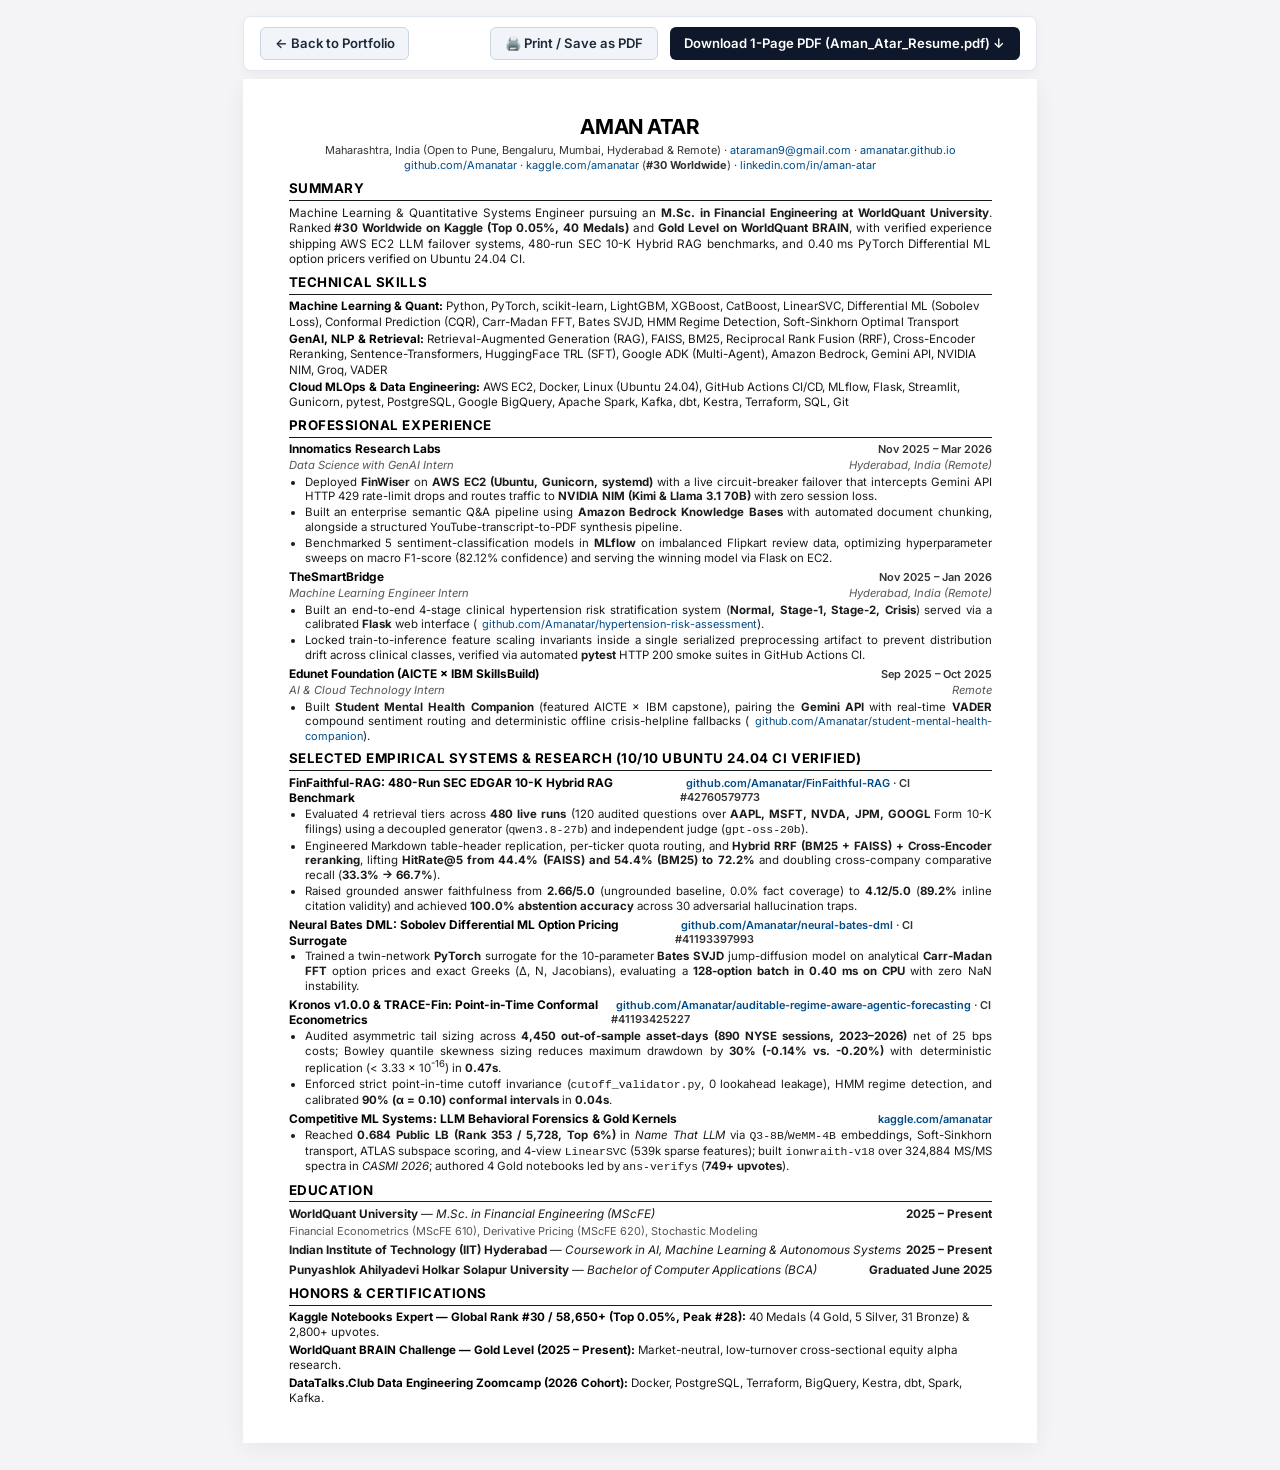
==== resume.html @ f0cf33d6 "feat: deploy @FOLIO 26 studio UI + compiled 1-page Master Resume PDF" ====
<!DOCTYPE html>
<html lang="en">
<head>
  <meta charset="UTF-8" />
  <meta name="viewport" content="width=device-width, initial-scale=1.0" />
  <title>Aman Atar — Master Resume (ATS 1-Page)</title>
  <meta name="description" content="Aman Atar — Machine Learning & Quantitative Systems Engineer. MSc in Financial Engineering candidate at WorldQuant University, Kaggle #30 Worldwide." />
  <link rel="icon" type="image/svg+xml" href="favicon.svg" />
  <link rel="preconnect" href="https://fonts.googleapis.com" />
  <link rel="preconnect" href="https://fonts.gstatic.com" crossorigin />
  <link href="https://fonts.googleapis.com/css2?family=Inter:wght@400;500;600;700&family=JetBrains+Mono:wght@400;500&display=swap" rel="stylesheet" />
  <style>
    @page {
      size: A4 portrait;
      margin: 8mm 11mm;
    }
    :root {
      --text: #1a1a1a;
      --subtext: #333333;
      --muted: #555555;
      --rule: #cccccc;
      --link: #004b87;
      --bg: #ffffff;
    }
    * {
      box-sizing: border-box;
      margin: 0;
      padding: 0;
    }
    body {
      background: #f4f4f6;
      color: var(--text);
      font-family: "Inter", -apple-system, BlinkMacSystemFont, "Segoe UI", Roboto, sans-serif;
      font-size: 9pt;
      line-height: 1.32;
      -webkit-font-smoothing: antialiased;
    }
    .action-bar {
      max-width: 210mm;
      margin: 1rem auto 0.5rem auto;
      padding: 0.6rem 1rem;
      background: #ffffff;
      border: 1px solid #e2e8f0;
      border-radius: 8px;
      display: flex;
      justify-content: space-between;
      align-items: center;
      box-shadow: 0 2px 8px rgba(0,0,0,0.04);
    }
    .action-links {
      display: flex;
      gap: 0.75rem;
    }
    .btn {
      display: inline-flex;
      align-items: center;
      gap: 0.35rem;
      padding: 0.45rem 0.85rem;
      font-size: 0.82rem;
      font-weight: 600;
      border-radius: 6px;
      text-decoration: none;
      transition: all 0.15s ease;
      cursor: pointer;
      border: 1px solid transparent;
      font-family: inherit;
    }
    .btn-primary {
      background: #0f172a;
      color: #ffffff;
    }
    .btn-primary:hover {
      background: #1e293b;
    }
    .btn-secondary {
      background: #f1f5f9;
      color: #1e293b;
      border-color: #cbd5e1;
    }
    .btn-secondary:hover {
      background: #e2e8f0;
    }
    .resume-sheet {
      width: 210mm;
      min-height: 297mm;
      margin: 0 auto 2rem auto;
      background: var(--bg);
      padding: 9mm 12mm;
      box-shadow: 0 4px 20px rgba(0,0,0,0.06);
    }
    header.resume-header {
      text-align: center;
      margin-bottom: 0.5rem;
    }
    h1.name {
      font-size: 15.5pt;
      font-weight: 700;
      letter-spacing: -0.02em;
      color: #000000;
      margin-bottom: 2pt;
    }
    .contact-line {
      font-size: 8.2pt;
      color: var(--subtext);
      line-height: 1.35;
    }
    .contact-line a {
      color: var(--link);
      text-decoration: none;
    }
    .contact-line a:hover {
      text-decoration: underline;
    }
    .section-title {
      font-size: 10pt;
      font-weight: 700;
      letter-spacing: 0.04em;
      text-transform: uppercase;
      color: #000000;
      border-bottom: 0.75px solid var(--text);
      padding-bottom: 1.5pt;
      margin-top: 5pt;
      margin-bottom: 3.5pt;
    }
    p.summary {
      font-size: 8.8pt;
      line-height: 1.32;
      text-align: justify;
    }
    .skills-block {
      font-size: 8.7pt;
      line-height: 1.32;
    }
    .skills-block p {
      margin-bottom: 1.5pt;
    }
    .skills-block strong {
      color: #000000;
    }
    .exp-entry, .proj-entry, .edu-entry {
      margin-bottom: 3.5pt;
    }
    .entry-head {
      display: flex;
      justify-content: space-between;
      align-items: baseline;
      font-size: 8.9pt;
    }
    .entry-title {
      font-weight: 700;
      color: #000000;
    }
    .entry-date {
      font-weight: 600;
      font-size: 8.2pt;
      color: var(--subtext);
    }
    .entry-subhead {
      display: flex;
      justify-content: space-between;
      align-items: baseline;
      font-size: 8.4pt;
      font-style: italic;
      color: var(--muted);
      margin-bottom: 1.5pt;
    }
    ul.bullet-list {
      list-style-type: disc;
      margin-left: 12pt;
      font-size: 8.6pt;
      line-height: 1.28;
    }
    ul.bullet-list li {
      margin-bottom: 1pt;
      text-align: justify;
    }
    ul.bullet-list li:last-child {
      margin-bottom: 0;
    }
    .edu-line {
      display: flex;
      justify-content: space-between;
      font-size: 8.8pt;
      margin-bottom: 1pt;
    }
    .edu-sub {
      font-size: 8.2pt;
      color: var(--muted);
      margin-bottom: 2pt;
    }
    .cert-line {
      font-size: 8.7pt;
      line-height: 1.3;
      margin-bottom: 2pt;
    }
    .cert-line strong {
      color: #000000;
    }
    a.repo-link {
      color: var(--link);
      text-decoration: none;
      font-size: 8.2pt;
      margin-left: 4pt;
    }
    a.repo-link:hover {
      text-decoration: underline;
    }

    @media print {
      body {
        background: #ffffff;
      }
      .action-bar {
        display: none !important;
      }
      .resume-sheet {
        width: 100%;
        min-height: auto;
        margin: 0;
        padding: 0;
        box-shadow: none;
      }
    }
  </style>
</head>
<body>

  <aside class="action-bar" aria-label="Resume Actions">
    <div>
      <a href="index.html" class="btn btn-secondary">← Back to Portfolio</a>
    </div>
    <div class="action-links">
      <button onclick="window.print()" class="btn btn-secondary">🖨️ Print / Save as PDF</button>
      <a href="Aman_Atar_Resume.pdf" download="Aman_Atar_Resume.pdf" class="btn btn-primary">Download 1-Page PDF (Aman_Atar_Resume.pdf) ↓</a>
    </div>
  </aside>

  <main class="resume-sheet">
    <!-- HEADER -->
    <header class="resume-header">
      <h1 class="name">AMAN ATAR</h1>
      <div class="contact-line">
        Maharashtra, India (Open to Pune, Bengaluru, Mumbai, Hyderabad &amp; Remote) &middot;
        <a href="mailto:ataraman9@gmail.com">ataraman9@gmail.com</a> &middot;
        <a href="https://amanatar.github.io">amanatar.github.io</a>
      </div>
      <div class="contact-line">
        <a href="https://github.com/Amanatar">github.com/Amanatar</a> &middot;
        <a href="https://www.kaggle.com/amanatar">kaggle.com/amanatar</a> (<strong>#30 Worldwide</strong>) &middot;
        <a href="https://www.linkedin.com/in/aman-atar">linkedin.com/in/aman-atar</a>
      </div>
    </header>

    <!-- SUMMARY -->
    <section>
      <h2 class="section-title">Summary</h2>
      <p class="summary">
        Machine Learning &amp; Quantitative Systems Engineer pursuing an <strong>M.Sc. in Financial Engineering at WorldQuant University</strong>. Ranked <strong>#30 Worldwide on Kaggle (Top 0.05%, 40 Medals)</strong> and <strong>Gold Level on WorldQuant BRAIN</strong>, with verified experience shipping AWS EC2 LLM failover systems, 480-run SEC 10-K Hybrid RAG benchmarks, and 0.40 ms PyTorch Differential ML option pricers verified on Ubuntu 24.04 CI.
      </p>
    </section>

    <!-- TECHNICAL SKILLS -->
    <section>
      <h2 class="section-title">Technical Skills</h2>
      <div class="skills-block">
        <p><strong>Machine Learning &amp; Quant:</strong> Python, PyTorch, scikit-learn, LightGBM, XGBoost, CatBoost, LinearSVC, Differential ML (Sobolev Loss), Conformal Prediction (CQR), Carr-Madan FFT, Bates SVJD, HMM Regime Detection, Soft-Sinkhorn Optimal Transport</p>
        <p><strong>GenAI, NLP &amp; Retrieval:</strong> Retrieval-Augmented Generation (RAG), FAISS, BM25, Reciprocal Rank Fusion (RRF), Cross-Encoder Reranking, Sentence-Transformers, HuggingFace TRL (SFT), Google ADK (Multi-Agent), Amazon Bedrock, Gemini API, NVIDIA NIM, Groq, VADER</p>
        <p><strong>Cloud MLOps &amp; Data Engineering:</strong> AWS EC2, Docker, Linux (Ubuntu 24.04), GitHub Actions CI/CD, MLflow, Flask, Streamlit, Gunicorn, pytest, PostgreSQL, Google BigQuery, Apache Spark, Kafka, dbt, Kestra, Terraform, SQL, Git</p>
      </div>
    </section>

    <!-- PROFESSIONAL EXPERIENCE -->
    <section>
      <h2 class="section-title">Professional Experience</h2>

      <div class="exp-entry">
        <div class="entry-head">
          <span class="entry-title">Innomatics Research Labs</span>
          <span class="entry-date">Nov 2025 – Mar 2026</span>
        </div>
        <div class="entry-subhead">
          <span>Data Science with GenAI Intern</span>
          <span>Hyderabad, India (Remote)</span>
        </div>
        <ul class="bullet-list">
          <li>Deployed <strong>FinWiser</strong> on <strong>AWS EC2 (Ubuntu, Gunicorn, systemd)</strong> with a live circuit-breaker failover that intercepts Gemini API HTTP 429 rate-limit drops and routes traffic to <strong>NVIDIA NIM (Kimi &amp; Llama 3.1 70B)</strong> with zero session loss.</li>
          <li>Built an enterprise semantic Q&amp;A pipeline using <strong>Amazon Bedrock Knowledge Bases</strong> with automated document chunking, alongside a structured YouTube-transcript-to-PDF synthesis pipeline.</li>
          <li>Benchmarked 5 sentiment-classification models in <strong>MLflow</strong> on imbalanced Flipkart review data, optimizing hyperparameter sweeps on macro F1-score (82.12% confidence) and serving the winning model via Flask on EC2.</li>
        </ul>
      </div>

      <div class="exp-entry">
        <div class="entry-head">
          <span class="entry-title">TheSmartBridge</span>
          <span class="entry-date">Nov 2025 – Jan 2026</span>
        </div>
        <div class="entry-subhead">
          <span>Machine Learning Engineer Intern</span>
          <span>Hyderabad, India (Remote)</span>
        </div>
        <ul class="bullet-list">
          <li>Built an end-to-end 4-stage clinical hypertension risk stratification system (<strong>Normal, Stage-1, Stage-2, Crisis</strong>) served via a calibrated <strong>Flask</strong> web interface (<a href="https://github.com/Amanatar/hypertension-risk-assessment" class="repo-link">github.com/Amanatar/hypertension-risk-assessment</a>).</li>
          <li>Locked train-to-inference feature scaling invariants inside a single serialized preprocessing artifact to prevent distribution drift across clinical classes, verified via automated <strong>pytest</strong> HTTP 200 smoke suites in GitHub Actions CI.</li>
        </ul>
      </div>

      <div class="exp-entry">
        <div class="entry-head">
          <span class="entry-title">Edunet Foundation (AICTE &times; IBM SkillsBuild)</span>
          <span class="entry-date">Sep 2025 – Oct 2025</span>
        </div>
        <div class="entry-subhead">
          <span>AI &amp; Cloud Technology Intern</span>
          <span>Remote</span>
        </div>
        <ul class="bullet-list">
          <li>Built <strong>Student Mental Health Companion</strong> (featured AICTE &times; IBM capstone), pairing the <strong>Gemini API</strong> with real-time <strong>VADER</strong> compound sentiment routing and deterministic offline crisis-helpline fallbacks (<a href="https://github.com/Amanatar/student-mental-health-companion" class="repo-link">github.com/Amanatar/student-mental-health-companion</a>).</li>
        </ul>
      </div>
    </section>

    <!-- SELECTED EMPIRICAL SYSTEMS & RESEARCH -->
    <section>
      <h2 class="section-title">Selected Empirical Systems &amp; Research (10/10 Ubuntu 24.04 CI Verified)</h2>

      <div class="proj-entry">
        <div class="entry-head">
          <span class="entry-title">FinFaithful-RAG: 480-Run SEC EDGAR 10-K Hybrid RAG Benchmark</span>
          <span class="entry-date"><a href="https://github.com/Amanatar/FinFaithful-RAG" class="repo-link">github.com/Amanatar/FinFaithful-RAG</a> &middot; CI #42760579773</span>
        </div>
        <ul class="bullet-list">
          <li>Evaluated 4 retrieval tiers across <strong>480 live runs</strong> (120 audited questions over <strong>AAPL, MSFT, NVDA, JPM, GOOGL</strong> Form 10-K filings) using a decoupled generator (<code>qwen3.8-27b</code>) and independent judge (<code>gpt-oss-20b</code>).</li>
          <li>Engineered Markdown table-header replication, per-ticker quota routing, and <strong>Hybrid RRF (BM25 + FAISS) + Cross-Encoder reranking</strong>, lifting <strong>HitRate@5 from 44.4% (FAISS) and 54.4% (BM25) to 72.2%</strong> and doubling cross-company comparative recall (<strong>33.3% &rarr; 66.7%</strong>).</li>
          <li>Raised grounded answer faithfulness from <strong>2.66/5.0</strong> (ungrounded baseline, 0.0% fact coverage) to <strong>4.12/5.0</strong> (<strong>89.2%</strong> inline citation validity) and achieved <strong>100.0% abstention accuracy</strong> across 30 adversarial hallucination traps.</li>
        </ul>
      </div>

      <div class="proj-entry">
        <div class="entry-head">
          <span class="entry-title">Neural Bates DML: Sobolev Differential ML Option Pricing Surrogate</span>
          <span class="entry-date"><a href="https://github.com/Amanatar/neural-bates-dml" class="repo-link">github.com/Amanatar/neural-bates-dml</a> &middot; CI #41193397993</span>
        </div>
        <ul class="bullet-list">
          <li>Trained a twin-network <strong>PyTorch</strong> surrogate for the 10-parameter <strong>Bates SVJD</strong> jump-diffusion model on analytical <strong>Carr-Madan FFT</strong> option prices and exact Greeks (&Delta;, &Nu;, Jacobians), evaluating a <strong>128-option batch in 0.40 ms on CPU</strong> with zero NaN instability.</li>
        </ul>
      </div>

      <div class="proj-entry">
        <div class="entry-head">
          <span class="entry-title">Kronos v1.0.0 &amp; TRACE-Fin: Point-in-Time Conformal Econometrics</span>
          <span class="entry-date"><a href="https://github.com/Amanatar/auditable-regime-aware-agentic-forecasting" class="repo-link">github.com/Amanatar/auditable-regime-aware-agentic-forecasting</a> &middot; CI #41193425227</span>
        </div>
        <ul class="bullet-list">
          <li>Audited asymmetric tail sizing across <strong>4,450 out-of-sample asset-days (890 NYSE sessions, 2023–2026)</strong> net of 25 bps costs; Bowley quantile skewness sizing reduces maximum drawdown by <strong>30% (-0.14% vs. -0.20%)</strong> with deterministic replication (&lt; 3.33 &times; 10<sup>-16</sup>) in <strong>0.47s</strong>.</li>
          <li>Enforced strict point-in-time cutoff invariance (<code>cutoff_validator.py</code>, 0 lookahead leakage), HMM regime detection, and calibrated <strong>90% (&alpha; = 0.10) conformal intervals</strong> in <strong>0.04s</strong>.</li>
        </ul>
      </div>

      <div class="proj-entry">
        <div class="entry-head">
          <span class="entry-title">Competitive ML Systems: LLM Behavioral Forensics &amp; Gold Kernels</span>
          <span class="entry-date"><a href="https://www.kaggle.com/amanatar" class="repo-link">kaggle.com/amanatar</a></span>
        </div>
        <ul class="bullet-list">
          <li>Reached <strong>0.684 Public LB (Rank 353 / 5,728, Top 6%)</strong> in <em>Name That LLM</em> via <code>Q3-8B</code>/<code>WeMM-4B</code> embeddings, Soft-Sinkhorn transport, ATLAS subspace scoring, and 4-view <code>LinearSVC</code> (539k sparse features); built <code>ionwraith-v18</code> over 324,884 MS/MS spectra in <em>CASMI 2026</em>; authored 4 Gold notebooks led by <code>ans-verifys</code> (<strong>749+ upvotes</strong>).</li>
        </ul>
      </div>
    </section>

    <!-- EDUCATION -->
    <section>
      <h2 class="section-title">Education</h2>
      <div class="edu-entry">
        <div class="edu-line">
          <span><strong>WorldQuant University</strong> &mdash; <em>M.Sc. in Financial Engineering (MScFE)</em></span>
          <span><strong>2025 – Present</strong></span>
        </div>
        <div class="edu-sub">Financial Econometrics (MScFE 610), Derivative Pricing (MScFE 620), Stochastic Modeling</div>
      </div>
      <div class="edu-entry">
        <div class="edu-line">
          <span><strong>Indian Institute of Technology (IIT) Hyderabad</strong> &mdash; <em>Coursework in AI, Machine Learning &amp; Autonomous Systems</em></span>
          <span><strong>2025 – Present</strong></span>
        </div>
      </div>
      <div class="edu-entry">
        <div class="edu-line">
          <span><strong>Punyashlok Ahilyadevi Holkar Solapur University</strong> &mdash; <em>Bachelor of Computer Applications (BCA)</em></span>
          <span><strong>Graduated June 2025</strong></span>
        </div>
      </div>
    </section>

    <!-- HONORS & CERTIFICATIONS -->
    <section>
      <h2 class="section-title">Honors &amp; Certifications</h2>
      <p class="cert-line"><strong>Kaggle Notebooks Expert &mdash; Global Rank #30 / 58,650+ (Top 0.05%, Peak #28):</strong> 40 Medals (4 Gold, 5 Silver, 31 Bronze) &amp; 2,800+ upvotes.</p>
      <p class="cert-line"><strong>WorldQuant BRAIN Challenge &mdash; Gold Level (2025 – Present):</strong> Market-neutral, low-turnover cross-sectional equity alpha research.</p>
      <p class="cert-line"><strong>DataTalks.Club Data Engineering Zoomcamp (2026 Cohort):</strong> Docker, PostgreSQL, Terraform, BigQuery, Kestra, dbt, Spark, Kafka.</p>
    </section>
  </main>

</body>
</html>
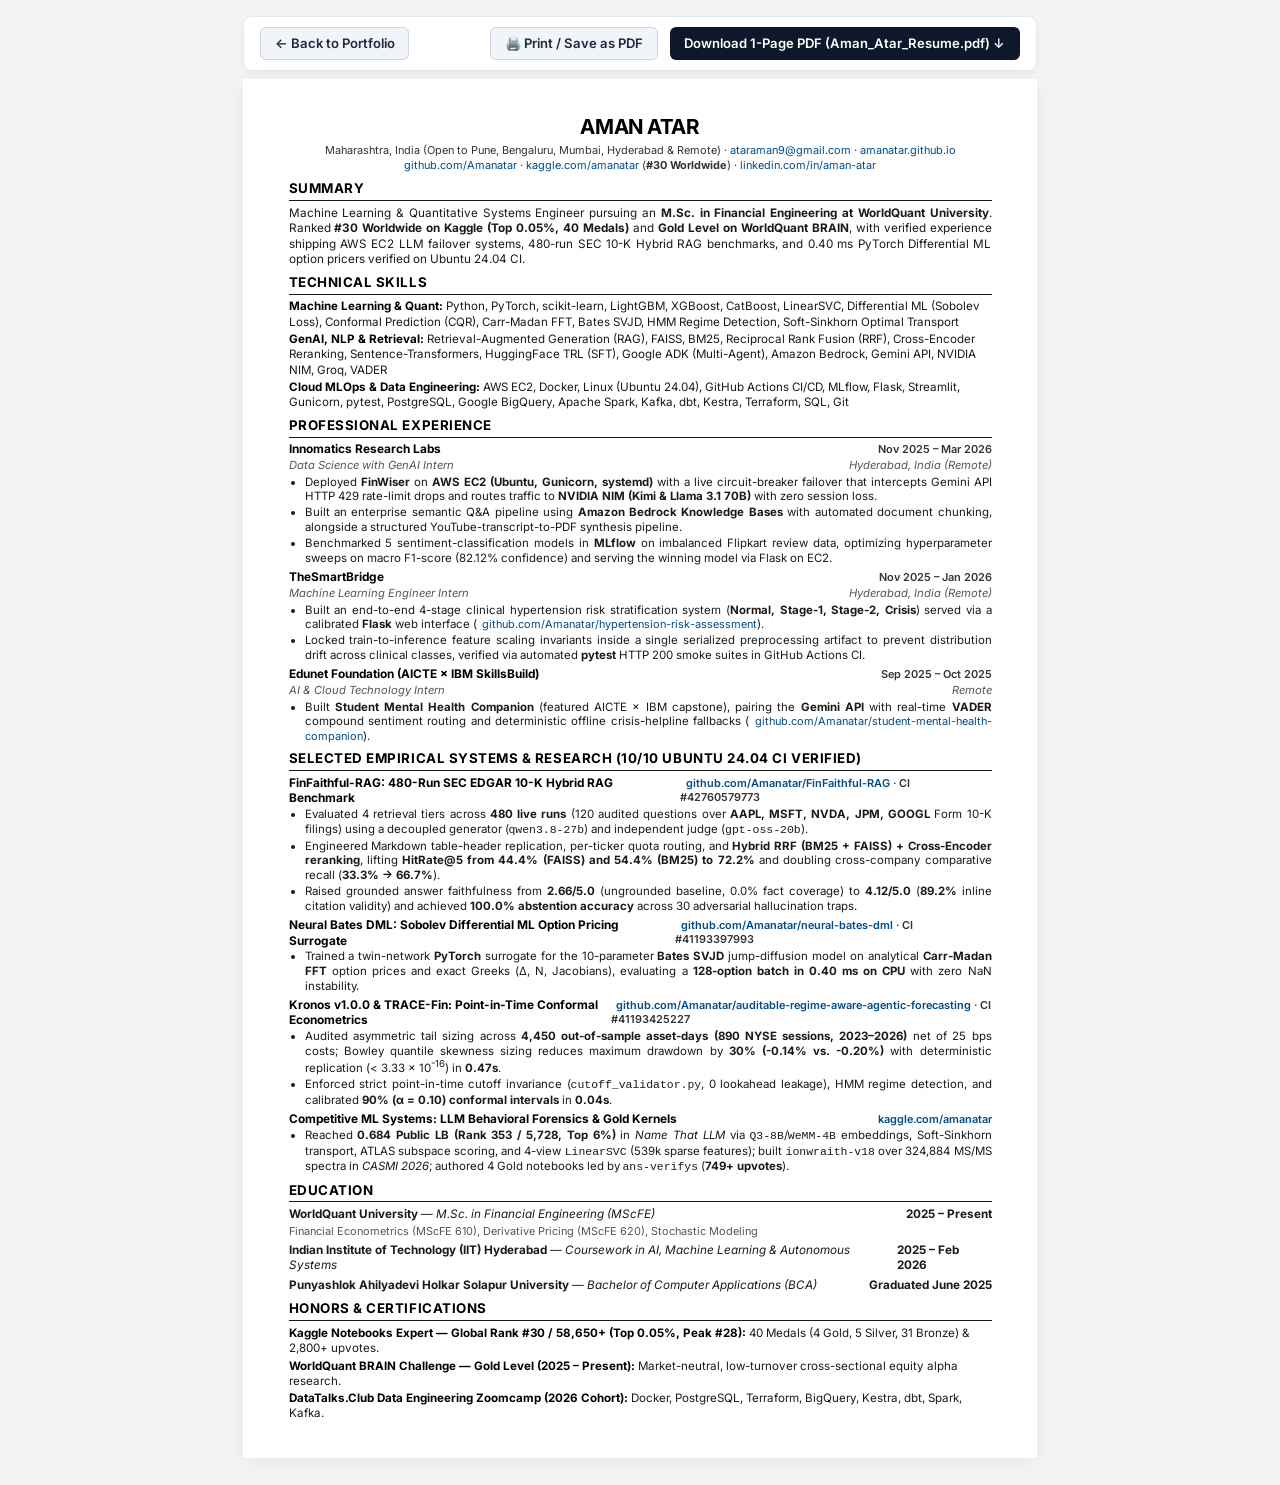
==== commit c10b8561: "fix(resume): export 1-page vector PDF from Aman_Atar_Resume.html with all 8 formatting fixes" ====
--- a/resume.html
+++ b/resume.html
@@ -380,7 +380,7 @@
       <div class="edu-entry">
         <div class="edu-line">
           <span><strong>Indian Institute of Technology (IIT) Hyderabad</strong> &mdash; <em>Coursework in AI, Machine Learning &amp; Autonomous Systems</em></span>
-          <span><strong>2025 – Present</strong></span>
+          <span><strong>2025 – Feb 2026</strong></span>
         </div>
       </div>
       <div class="edu-entry">
